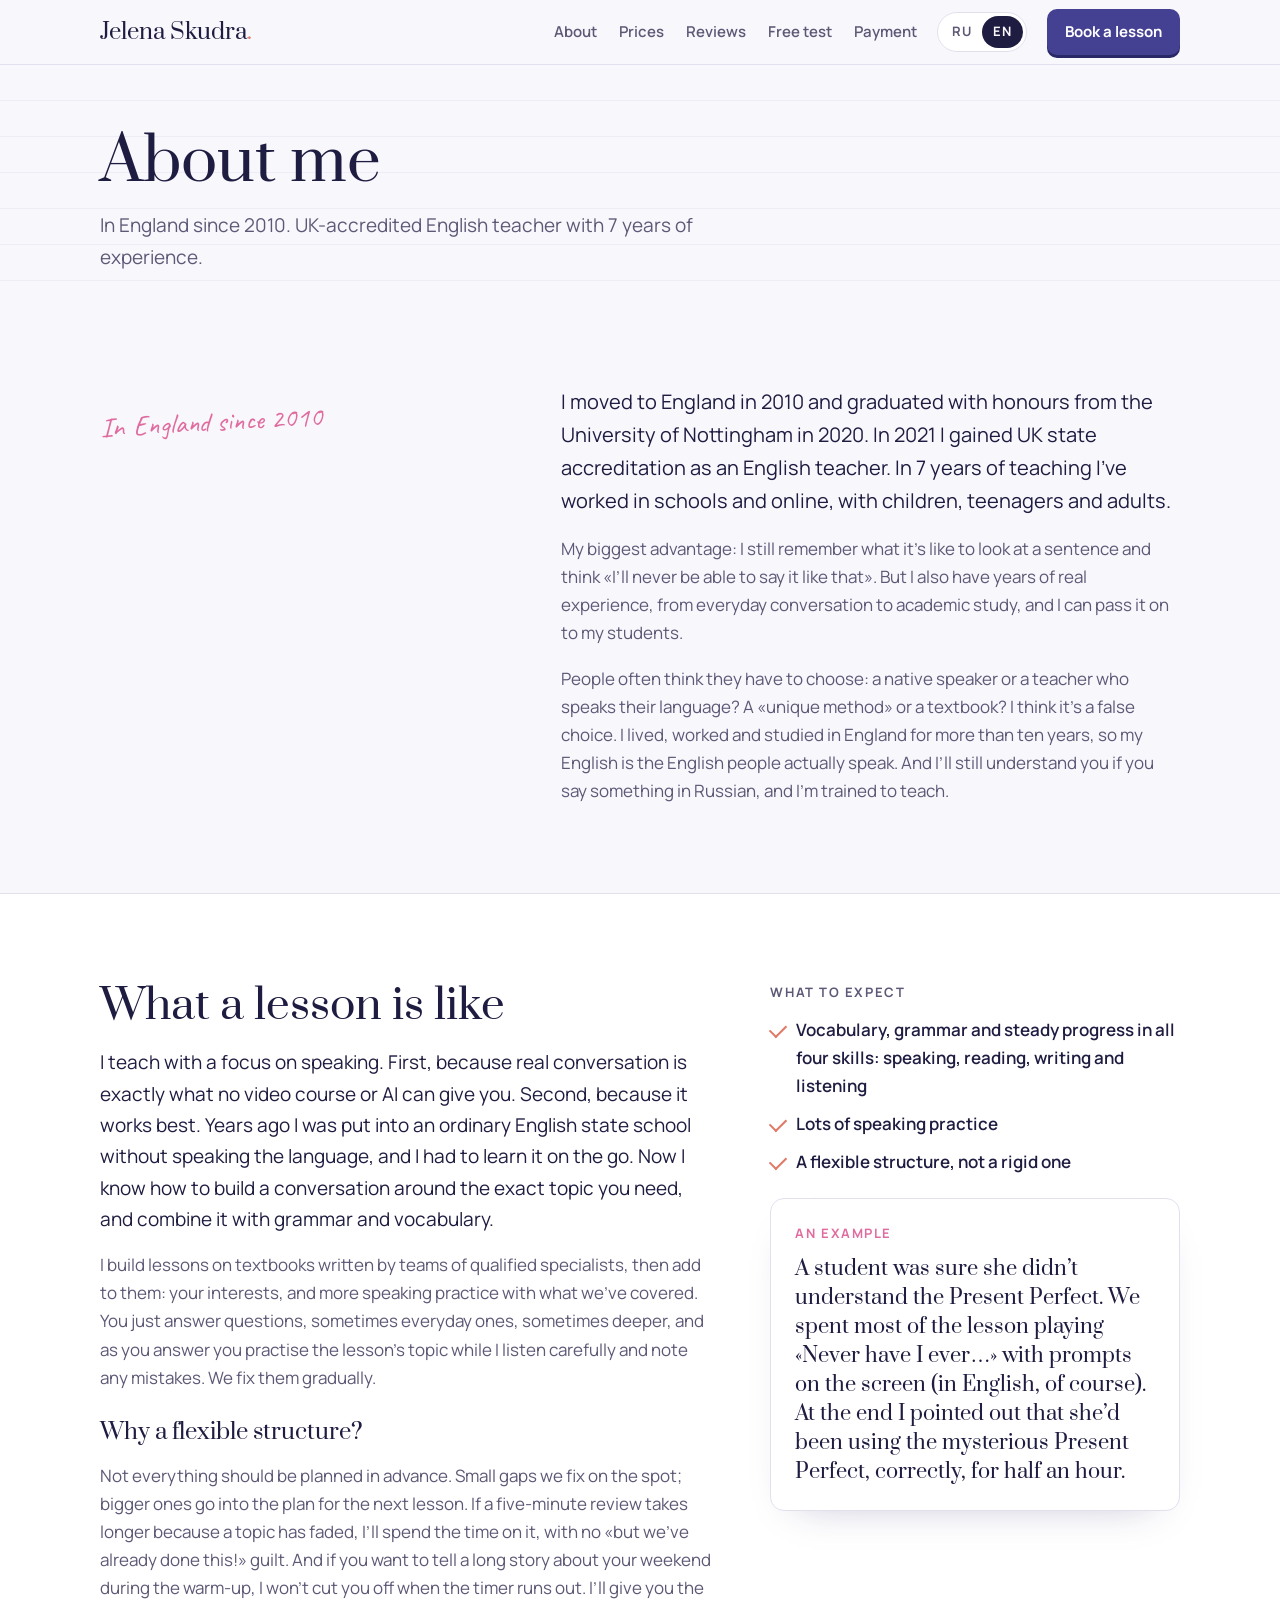
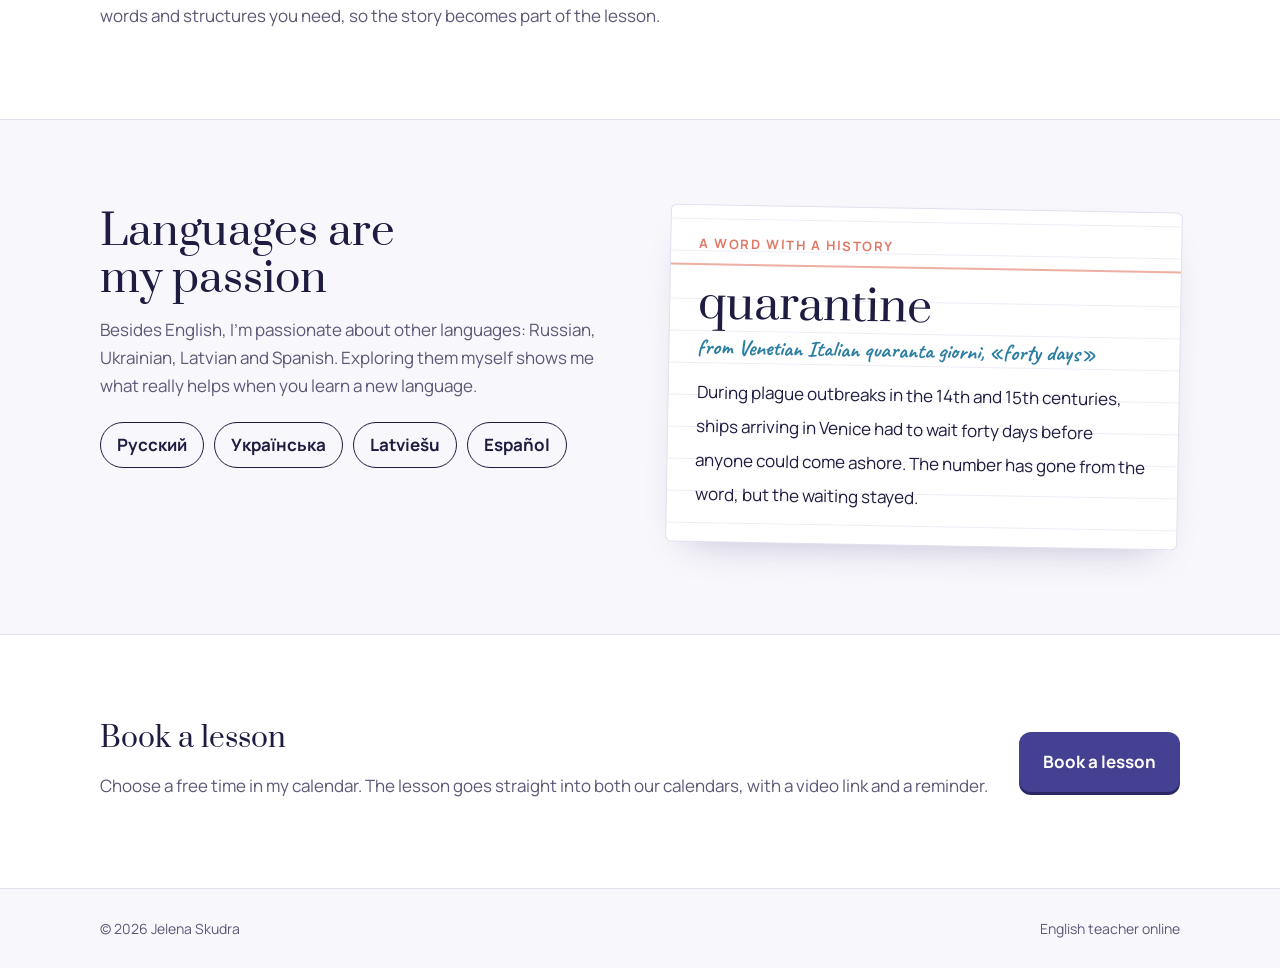
==== about.html @ 8aab7456 "Add files via upload" ====
<!doctype html>
<html lang="en">
<head>
<meta charset="utf-8">
<meta name="viewport" content="width=device-width, initial-scale=1, viewport-fit=cover">
<title>Jelena Skudra · English teacher</title>
<meta name="description" content="Online English lessons with Jelena Skudra for children, teens and adults, built around your interests.">
<link rel="icon" href="data:image/svg+xml,%3Csvg xmlns='http://www.w3.org/2000/svg' viewBox='0 0 64 64'%3E%3Crect width='64' height='64' rx='14' fill='%23454192'/%3E%3Crect x='14' y='38' width='36' height='10' fill='%23E06C9F'/%3E%3Ctext x='32' y='44' font-family='Georgia,serif' font-size='34' font-weight='700' fill='%23fff' text-anchor='middle'%3EJ%3C/text%3E%3C/svg%3E">
<link rel="preconnect" href="https://fonts.googleapis.com">
<link rel="preconnect" href="https://fonts.gstatic.com" crossorigin>
<link rel="stylesheet" href="https://fonts.googleapis.com/css2?family=Prata&family=Caveat:wght@500;700&family=Manrope:wght@400;500;600;700&display=swap&subset=cyrillic">
<link rel="stylesheet" href="style.css">
</head>
<body data-page="about">

<header>
  <div class="wrap bar">
    <a class="logo" href="index.html">Jelena Skudra<span>.</span></a>
    <nav class="links" aria-label="Main">
      <a href="about.html" data-t="nav.about">About</a>
      <a href="prices.html" class="price-nav" data-t="nav.prices">Prices</a>
      <a href="reviews.html" data-t="nav.reviews">Reviews</a>
      <a href="test.html" class="test-nav" data-t="nav.test">Free test</a>
      <a href="payment.html" data-t="nav.payment">Payment</a>
    </nav>
    <div class="lang" role="group" aria-label="Language">
      <button type="button" id="lang-ru" data-lang="ru" aria-pressed="false">RU</button>
      <button type="button" id="lang-en" data-lang="en" aria-pressed="true">EN</button>
    </div>
    <a class="btn btn-hl btn-sm" href="book.html" data-t="nav.book">Book a lesson</a>
  </div>
</header>

<main id="top">
  <section class="page-head">
    <div class="wrap">
      <h1 data-t="pages.about.title"></h1>
      <p class="lead" data-t="pages.about.lead"></p>
    </div>
  </section>

  <section id="about">
    <div class="wrap about">
      <div>
        <h2 class="sr-only" data-t="about.title"></h2>
        <span class="note" data-t="about.note"></span>
      </div>
      <div class="about-text" id="about-text"></div>
    </div>
  </section>

  <section id="lesson" class="alt">
    <div class="wrap lesson-grid">
      <div class="lesson-main">
        <h2 data-t="lesson.title"></h2>
        <div class="lesson-text" id="lesson-text"></div>
        <h3 data-t="lesson.flexTitle"></h3>
        <p class="muted-p" data-t="lesson.flex"></p>
      </div>
      <aside class="lesson-side">
        <div class="expect">
          <p class="eyebrow" data-t="lesson.expectTitle"></p>
          <ul id="expect-list"></ul>
        </div>
        <figure class="example">
          <p class="eyebrow" data-t="lesson.exampleLabel"></p>
          <blockquote data-t="lesson.example"></blockquote>
        </figure>
      </aside>
    </div>
  </section>

  <section id="languages">
    <div class="wrap duo">
      <div>
        <h2 data-t="languages.title"></h2>
        <p class="lang-text" data-t="languages.text"></p>
        <ul class="chips" id="chips"></ul>
      </div>
      <article class="card">
        <p class="eyebrow" data-t="word.label"></p>
        <p class="word" data-t="word.word"></p>
        <p class="origin" data-t="word.origin"></p>
        <p class="story" data-t="word.story"></p>
      </article>
    </div>
  </section>

  <section class="alt">
    <div class="wrap after-pay">
      <div><h2 class="h-sm" data-t="book.title"></h2><p data-t="book.text"></p></div>
      <a class="btn btn-hl" href="book.html" data-t="hero.bookButton"></a>
    </div>
  </section>
</main>

<footer>
  <div class="wrap">
    <span>© <span id="year">2026</span> Jelena Skudra</span>
    <span data-t="footer"></span>
  </div>
</footer>

<script src="content.js"></script>
<script src="site.js"></script>
</body>
</html>
---- style.css ----
:root{
  /* Palette: Ocean Teal #2D7FA2 · Deep Periwinkle #454192 · Soft Lavender #9383A3 · Warm Pink #E06C9F · Coral Orange #E17967 */
  --paper:#F8F7FC; --surface:#FFFFFF; --ink:#1E1C40; --muted:#5D5876;
  --rule:#E3E0EE; --ruled:#EEECF6; --margin:#E17967; --hl:#F7CFE1; --hl-ink:#1E1C40;
  --cta:#454192; --cta-ink:#FFFFFF; --cta-shadow:#2A2766;
  --blue:#9383A3; --blue-ink:#FFFFFF; --mid:#2D7FA2; --pen:#2D7FA2;
  --band:#454192; --band-ink:#FFFFFF; --band-muted:#D6D4F0;
  --pink:#E06C9F; --teal:#2D7FA2;
  --display:"Prata", Georgia, "Times New Roman", serif;
  --body:"Manrope", system-ui, -apple-system, "Segoe UI", Roboto, Arial, sans-serif;
  --hand:"Caveat", "Segoe Print", "Comic Sans MS", cursive;
  color-scheme: light;
}
@media (prefers-color-scheme: dark){
  :root:not([data-theme="light"]){
    --paper:#12112A; --surface:#1C1A3A; --ink:#F1EFF8; --muted:#AEA8C4;
    --rule:#34315C; --ruled:#1D1B3B; --margin:#E17967; --hl:#6B2D58; --hl-ink:#F1EFF8;
    --cta:#E06C9F; --cta-ink:#12112A; --cta-shadow:#8C3A61;
    --blue:#9383A3; --blue-ink:#12112A; --mid:#2D7FA2; --pen:#7FC3DE;
    --band:#0C0B20; --band-ink:#F1EFF8; --band-muted:#ADA7C4;
    --pink:#E06C9F; --teal:#2D7FA2;
    color-scheme: dark;
  }
}
:root[data-theme="dark"]{
  --paper:#12112A; --surface:#1C1A3A; --ink:#F1EFF8; --muted:#AEA8C4;
    --rule:#34315C; --ruled:#1D1B3B; --margin:#E17967; --hl:#6B2D58; --hl-ink:#F1EFF8;
    --cta:#E06C9F; --cta-ink:#12112A; --cta-shadow:#8C3A61;
    --blue:#9383A3; --blue-ink:#12112A; --mid:#2D7FA2; --pen:#7FC3DE;
    --band:#0C0B20; --band-ink:#F1EFF8; --band-muted:#ADA7C4;
    --pink:#E06C9F; --teal:#2D7FA2;
    color-scheme: dark;
}
*{box-sizing:border-box}
[hidden]{display:none!important}
html{scroll-behavior:smooth}
@media (prefers-reduced-motion: reduce){ html{scroll-behavior:auto} *{animation:none!important;transition:none!important} }
body{margin:0;background:var(--paper);color:var(--ink);font-family:var(--body);font-size:17px;line-height:1.65;-webkit-font-smoothing:antialiased}
img,svg{max-width:100%}
a{color:inherit}
:focus-visible{outline:3px solid var(--blue);outline-offset:3px;border-radius:4px}
.wrap{max-width:1120px;margin:0 auto;padding-inline:20px}
h1,h2,h3{font-family:var(--display);font-weight:400;line-height:1.12;text-wrap:balance;margin:0}
h2{font-size:clamp(30px,4vw,42px)}
h3{font-size:22px}
p{margin:0}
mark{background:linear-gradient(transparent 52%, var(--hl) 52%, var(--hl) 92%, transparent 92%);color:inherit;padding:0 .08em}
.eyebrow{font-size:13px;font-weight:700;letter-spacing:.12em;text-transform:uppercase;color:var(--muted)}
.hand{font-family:var(--hand);font-weight:700}

/* header */
header{position:sticky;top:env(safe-area-inset-top,0px);z-index:10;background:color-mix(in srgb,var(--paper) 88%,transparent);backdrop-filter:blur(10px);border-bottom:1px solid var(--rule)}
.bar{display:flex;align-items:center;gap:20px;min-height:64px}
.logo{font-family:var(--display);font-weight:400;font-size:22px;text-decoration:none;white-space:nowrap}
.logo span{color:var(--margin)}
nav.links{display:flex;gap:22px;margin-left:auto;font-weight:600;font-size:15px}
nav.links a{text-decoration:none;color:var(--muted)}
nav.links a:hover{color:var(--ink)}
.lang{display:flex;border:1px solid var(--rule);border-radius:999px;padding:3px;background:var(--surface)}
.lang button{border:0;background:none;font:inherit;font-size:13px;font-weight:700;letter-spacing:.06em;padding:5px 11px;border-radius:999px;color:var(--muted);cursor:pointer}
.lang button[aria-pressed="true"]{background:var(--ink);color:var(--paper)}
.btn{display:inline-flex;align-items:center;justify-content:center;gap:10px;font:inherit;font-weight:700;text-decoration:none;border-radius:12px;padding:14px 22px;cursor:pointer;border:2px solid transparent;transition:transform .15s ease, box-shadow .15s ease}
.btn-hl{background:var(--cta);color:var(--cta-ink);box-shadow:0 3px 0 var(--cta-shadow)}
.btn-hl:hover{transform:translateY(-1px);box-shadow:0 4px 0 var(--cta-shadow)}
.btn-line{border-color:var(--ink);color:var(--ink);background:transparent}
.btn-sm{padding:9px 16px;font-size:15px;border-radius:10px}
@media (max-width:1000px){ .bar{flex-wrap:wrap;row-gap:0} nav.links{order:5;width:100%;margin-left:0;gap:20px;overflow-x:auto;white-space:nowrap;padding-bottom:12px;font-size:14px;scrollbar-width:none} .bar .lang{margin-left:auto} }
@media (max-width:420px){ .bar .btn-sm{display:none} }

/* hero: exercise-book page */
.hero{position:relative;overflow:hidden;background:
  repeating-linear-gradient(to bottom, transparent 0 35px, var(--ruled) 35px 36px);}
.hero::before{content:"";position:absolute;top:0;bottom:0;left:max(20px, calc(50% - 560px - 28px));width:2px;background:var(--margin);opacity:.55}
.hero-grid{display:grid;grid-template-columns:1.1fr .9fr;gap:40px;align-items:center;padding-block:72px 80px}
.hero h1{font-size:clamp(40px,6.2vw,74px);letter-spacing:-.01em;margin-top:16px}
.hero .lead{font-size:19px;color:var(--muted);max-width:34em;margin-top:22px}
.cta{display:flex;flex-wrap:wrap;gap:12px;margin-top:32px}
.facts{display:flex;flex-wrap:wrap;gap:8px 22px;margin:32px 0 0;padding:0;list-style:none;font-weight:600;font-size:15px}
.facts li{display:flex;align-items:center;gap:8px}
.facts li::before{content:"";width:14px;height:8px;border-left:2.5px solid var(--margin);border-bottom:2.5px solid var(--margin);transform:rotate(-45deg) translateY(-2px)}
.art{width:100%;height:auto}
.art .ink{fill:var(--ink)} .art .band{fill:#454192} .art .mid{fill:#2D7FA2} .art .blue{fill:#9383A3} .art .red{fill:var(--margin)} .art .hl{fill:var(--hl)}
.art .page{fill:var(--surface);stroke:var(--rule);stroke-width:1.5}
.art .line{stroke:var(--ruled);stroke-width:1.5} .art .mline{stroke:var(--margin);stroke-width:1.5;opacity:.7}
.art .shadow{fill:var(--ink);opacity:.08}
.art .spine-text{font-family:var(--body);font-weight:700;font-size:11px;letter-spacing:.2em;fill:#F6EFFA}
.art .spine-text.dark{fill:#FFFFFF}
.art .write{font-family:var(--hand);font-weight:700;fill:var(--ink)}
.art .write.blue-ink{fill:var(--pen)}
.art .paper-edge{fill:var(--surface);opacity:.9}
.art .note-text{font-family:var(--hand);font-weight:700;fill:var(--ink)}
@media (max-width:860px){ .hero-grid{grid-template-columns:1fr;padding-block:48px 56px} .art-box{max-width:440px} }

section{padding-block:88px}
.sec-head{display:flex;flex-direction:column;gap:12px;max-width:40em;margin-bottom:44px}
.sec-head p{color:var(--muted)}

/* about */
.about{display:grid;grid-template-columns:.8fr 1.2fr;gap:48px;align-items:start}
.about .note{font-family:var(--hand);font-size:28px;color:var(--pink);transform:rotate(-3deg);display:inline-block;margin-top:14px}
.about-text{display:flex;flex-direction:column;gap:18px;max-width:36em}
.about-text p:first-child{font-size:20px;color:var(--ink)}
.about-text p{color:var(--muted)}
@media (max-width:760px){ .about{grid-template-columns:1fr;gap:24px} }

/* steps */
.steps{display:grid;grid-template-columns:repeat(3,1fr);gap:28px;margin:0;padding:0;list-style:none;counter-reset:s}
.steps li{counter-increment:s;display:flex;flex-direction:column;gap:10px;padding-top:18px;border-top:2px solid var(--ink)}
.steps li::before{content:counter(s) ".";font-family:var(--hand);font-weight:700;font-size:44px;line-height:1;color:var(--margin)}
.steps p,.who p{color:var(--muted)}
@media (max-width:760px){ .steps{grid-template-columns:1fr} }

.alt{background:var(--surface);border-block:1px solid var(--rule)}
.who{display:grid;grid-template-columns:repeat(3,1fr);gap:28px}
.who > div{display:flex;flex-direction:column;gap:10px}
.who h3{display:flex;align-items:baseline;gap:10px}
.who .age{font-family:var(--hand);font-size:22px;color:var(--margin);font-weight:700}
@media (max-width:760px){ .who{grid-template-columns:1fr} }

/* levels staircase */
.levels{display:grid;grid-template-columns:repeat(6,1fr);gap:10px;align-items:end}
.lvl{display:flex;flex-direction:column;gap:10px}
.lvl .step{border-radius:10px 10px 4px 4px;background:var(--blue);display:flex;align-items:flex-start;padding:12px;font-family:var(--display);font-weight:400;font-size:26px;color:var(--blue-ink)}
.lvl:nth-child(n+3) .step{background:#2D7FA2;color:#fff}
.lvl:nth-child(n+5) .step{background:#454192;color:#fff}
.lvl .name{font-size:14px;font-weight:600;color:var(--muted);line-height:1.3}
@media (max-width:640px){
  .levels{grid-template-columns:repeat(3,1fr);row-gap:22px}
}

/* languages + word */
.duo{display:grid;grid-template-columns:1fr 1fr;gap:56px;align-items:start}
.chips{display:flex;flex-wrap:wrap;gap:10px;margin-top:22px;padding:0;list-style:none}
.chips li{border:1.5px solid var(--ink);border-radius:999px;padding:8px 16px;font-weight:700;display:flex;gap:8px;align-items:baseline}
.chips small{font-weight:500;color:var(--muted);font-size:13px}
.lang-text{color:var(--muted);margin-top:14px}
.card{position:relative;background:var(--surface);border:1px solid var(--rule);border-radius:6px;padding:28px 28px 30px;
  background-image:repeating-linear-gradient(to bottom, transparent 0 31px, var(--ruled) 31px 32px);background-position:0 62px;
  box-shadow:0 18px 40px -24px rgba(40,36,100,.35);transform:rotate(1deg)}
.card::before{content:"";position:absolute;left:0;right:0;top:58px;height:2px;background:var(--margin);opacity:.6}
.card .eyebrow{color:var(--margin)}
.card .word{font-family:var(--display);font-weight:400;font-size:clamp(34px,4vw,44px);margin-top:26px;line-height:1.1}
.card .origin{font-family:var(--hand);font-size:22px;font-weight:700;color:var(--pen);margin-top:4px;line-height:1.3}
.card .story{margin-top:14px;color:var(--ink);line-height:2em}
@media (max-width:760px){ .duo{grid-template-columns:1fr;gap:48px} .card{transform:none} }

/* prices */
.offers{display:grid;grid-template-columns:repeat(3,1fr);gap:18px}
.offer{display:flex;flex-direction:column;gap:10px;background:var(--paper);border:1px solid var(--rule);border-radius:14px;padding:22px}
.offer .tag{align-self:flex-start;font-size:12px;font-weight:700;letter-spacing:.1em;text-transform:uppercase;padding:4px 10px;border-radius:99px;background:color-mix(in srgb,var(--teal) 14%,transparent);color:var(--pen)}
.offer.exam .tag{background:color-mix(in srgb,var(--pink) 16%,transparent);color:var(--pink)}
.offer h3{font-size:22px}
.offer p{color:var(--muted);font-size:15px;flex:1}
.offer .foot{display:flex;align-items:baseline;justify-content:space-between;gap:12px;border-top:1px dashed var(--rule);padding-top:12px}
.offer .len{font-size:14px;font-weight:600;color:var(--muted)}
.offer .price{font-family:var(--display);font-size:32px;line-height:1;font-variant-numeric:tabular-nums}
@media (max-width:900px){ .offers{grid-template-columns:1fr 1fr} }
@media (max-width:560px){ .offers{grid-template-columns:1fr} }

/* booking band */
.band{background:var(--band);color:var(--band-ink)}
.band .sec-head p{color:var(--band-muted)}
.book-grid{display:grid;grid-template-columns:1.1fr .9fr;gap:56px;align-items:start}
.book-grid .btn{font-size:18px;padding:18px 28px}
.soon{margin-top:16px;color:var(--band-muted);max-width:30em}
.contacts{display:flex;flex-direction:column;gap:0;margin:16px 0 0;padding:0;list-style:none}
.contacts li{display:flex;align-items:center;gap:14px;padding-block:12px;border-bottom:1px solid color-mix(in srgb,var(--band-ink) 18%,transparent);flex-wrap:wrap}
.contacts .k{font-size:12px;font-weight:700;letter-spacing:.12em;text-transform:uppercase;color:var(--band-muted);width:92px}
.contacts a{font-weight:600;text-decoration:none;word-break:break-all}
.contacts a:hover{text-decoration:underline}
.copy{margin-left:auto;border:1px solid color-mix(in srgb,var(--band-ink) 35%,transparent);background:none;color:var(--band-ink);font:inherit;font-size:13px;font-weight:600;padding:4px 12px;border-radius:8px;cursor:pointer}
.band h3{color:var(--band-ink)}
.band .btn-hl{background:var(--pink);color:#1E1C40;box-shadow:0 3px 0 #9E3F69}
@media (max-width:760px){ .book-grid{grid-template-columns:1fr;gap:40px} }

/* offer */
.offer-grid{display:grid;grid-template-columns:repeat(3,1fr);gap:28px}
.offer-grid > div{display:flex;flex-direction:column;gap:12px;padding-top:18px;border-top:3px solid var(--teal)}
.offer-grid > div:nth-child(2){border-top-color:var(--pink)}
.offer-grid > div:nth-child(3){border-top-color:var(--margin)}
.offer-grid p{color:var(--muted);font-size:16px}
@media (max-width:860px){ .offer-grid{grid-template-columns:1fr} }
/* lesson */
.lesson-grid{display:grid;grid-template-columns:1.2fr .8fr;gap:56px;align-items:start}
.lesson-main{display:flex;flex-direction:column;gap:18px;max-width:38em}
.lesson-text{display:flex;flex-direction:column;gap:16px}
.lesson-text p:first-child{font-size:19px}
.lesson-text p + p,.muted-p{color:var(--muted)}
.lesson-main h3{margin-top:10px}
.lesson-side{display:flex;flex-direction:column;gap:22px}
.expect ul{margin:12px 0 0;padding:0;list-style:none;display:flex;flex-direction:column;gap:10px}
.expect li{display:flex;gap:10px;font-weight:600}
.expect li::before{content:"";flex:none;width:14px;height:8px;margin-top:8px;border-left:2.5px solid var(--margin);border-bottom:2.5px solid var(--margin);transform:rotate(-45deg)}
.example{margin:0;background:var(--surface);border:1px solid var(--rule);border-radius:14px;padding:24px;box-shadow:0 18px 40px -28px rgba(40,36,100,.35)}
.example .eyebrow{color:var(--pink)}
.example blockquote{margin:10px 0 0;font-family:var(--display);font-size:20px;line-height:1.45}
@media (max-width:860px){ .lesson-grid{grid-template-columns:1fr;gap:32px} }
/* reviews */
.reviews{display:grid;grid-template-columns:repeat(4,1fr);gap:18px}
.review{margin:0;display:flex;flex-direction:column;gap:12px;background:var(--surface);border:1px solid var(--rule);border-radius:14px;padding:20px}
.review.featured{grid-column:span 2;padding:26px}
.review blockquote{margin:0;flex:1}
.review.featured blockquote{font-family:var(--display);font-size:19px;line-height:1.5}
.review blockquote::before{content:"“";display:block;font-family:var(--display);font-size:44px;line-height:.6;color:var(--pink);margin-bottom:6px}
.review figcaption{font-size:14px;font-weight:700}
.review figcaption span{font-weight:500;color:var(--muted);margin-left:8px}
@media (max-width:900px){ .reviews{grid-template-columns:1fr 1fr} }
@media (max-width:560px){ .reviews{grid-template-columns:1fr} .review.featured{grid-column:auto} }

/* level test */
.test-grid{display:grid;grid-template-columns:.9fr 1.1fr;gap:56px;align-items:start}
.test-grid .sec-head{margin-bottom:0}
.quiz{background:var(--surface);border:1px solid var(--rule);border-radius:14px;padding:28px;box-shadow:0 18px 40px -28px rgba(40,36,100,.4);display:flex;flex-direction:column;gap:18px;min-height:340px}
.quiz .progress{height:6px;border-radius:99px;background:var(--ruled);overflow:hidden}
.quiz .progress i{display:block;height:100%;background:var(--margin);transition:width .25s ease}
.quiz .count{font-size:13px;font-weight:700;letter-spacing:.12em;text-transform:uppercase;color:var(--muted);font-variant-numeric:tabular-nums}
.quiz .q{font-family:var(--display);font-size:clamp(22px,2.6vw,28px);font-weight:500;line-height:1.3}
.quiz .opts{display:grid;grid-template-columns:1fr 1fr;gap:10px}
.quiz .opt{font:inherit;font-weight:600;text-align:left;padding:13px 16px;border-radius:10px;border:1.5px solid var(--rule);background:var(--paper);color:var(--ink);cursor:pointer}
.quiz .opt:hover{border-color:var(--ink)}
.quiz .opt[aria-pressed="true"]{border-color:var(--ink);background:var(--hl);color:var(--hl-ink)}
.quiz .row{display:flex;flex-wrap:wrap;gap:10px;align-items:center}
.quiz .btn:disabled{opacity:.45;cursor:default;transform:none}
.quiz .intro-list{margin:0;padding:0;list-style:none;display:flex;gap:8px;flex-wrap:wrap}
.quiz .intro-list li{font-family:var(--display);font-weight:400;font-size:20px;padding:6px 12px;border-radius:8px;background:var(--ruled)}
.quiz .big{font-family:var(--display);font-weight:400;font-size:88px;line-height:1;color:var(--ink)}
.quiz .big small{font-family:var(--body);font-size:20px;font-weight:600;color:var(--muted);margin-left:12px}
.quiz .note{color:var(--muted);font-size:15px}
@media (max-width:760px){ .test-grid{grid-template-columns:1fr;gap:28px} .quiz{padding:20px} }
@media (max-width:420px){ .quiz .opts{grid-template-columns:1fr} }
#embed-box{margin-top:48px}
#booking-frame{width:100%;height:720px;border:0;border-radius:12px;background:#fff}

footer{padding-block:28px;font-size:14px;color:var(--muted)}
footer .wrap{display:flex;justify-content:space-between;gap:12px;flex-wrap:wrap}

/* sub pages */
.more-link{margin-top:24px;font-weight:700}
.more-link a{color:var(--cta);text-decoration:none;border-bottom:2px solid var(--pink)}
.page-head{padding-block:64px 24px;background:repeating-linear-gradient(to bottom, transparent 0 35px, var(--ruled) 35px 36px)}
.page-head h1{font-size:clamp(38px,5vw,60px)}
.page-head .lead{font-size:19px;color:var(--muted);max-width:36em;margin-top:14px}
.page-body{padding-block:40px 88px}
.narrow{max-width:760px}
#feedback-frame{width:100%;height:900px;border:0;border-radius:12px;background:#fff}
#feedback-soon a{font-weight:700;color:var(--cta)}
.h-sm{font-size:28px;margin-bottom:18px}
.pay-grid{display:grid;grid-template-columns:1.3fr .9fr;gap:48px;align-items:start}
.pay-list{margin:0;padding:0;list-style:none;border-top:1px solid var(--rule)}
.pay-list li{display:flex;align-items:center;gap:16px;padding-block:16px;border-bottom:1px solid var(--rule)}
.pay-info{display:flex;flex-direction:column;flex:1;min-width:0}
.pay-info span{font-size:14px;color:var(--muted)}
.pay-price{font-family:var(--display);font-size:26px;font-variant-numeric:tabular-nums}
.note-box{margin-top:18px;padding:14px 16px;border-radius:10px;background:var(--hl);color:var(--hl-ink);font-weight:600;font-size:15px}
.pay-side{display:flex;flex-direction:column;gap:28px}
.bank-card{background:var(--surface);border:1px solid var(--rule);border-radius:14px;padding:24px}
.bank-card .h-sm{font-size:22px}
.bank-rows{margin:0;padding:0;list-style:none}
.bank-rows li{display:flex;flex-wrap:wrap;align-items:center;gap:4px 12px;padding-block:10px;border-bottom:1px dashed var(--rule)}
.bank-rows .k{width:100%;font-size:12px;font-weight:700;letter-spacing:.1em;text-transform:uppercase;color:var(--muted)}
.bank-rows .v{font-weight:600;font-variant-numeric:tabular-nums;word-break:break-all}
.bank-rows .copy{margin-left:auto;color:var(--ink);border-color:var(--rule)}
.notes{margin:12px 0 0;padding:0;list-style:none;display:flex;flex-direction:column;gap:10px}
.notes li{padding-left:18px;position:relative;color:var(--muted);font-size:15px}
.notes li::before{content:"";position:absolute;left:0;top:.6em;width:7px;height:7px;border-radius:50%;background:var(--pink)}
.after-pay{display:flex;flex-wrap:wrap;align-items:center;justify-content:space-between;gap:20px}
.after-pay p{color:var(--muted)}
@media (max-width:860px){ .pay-grid{grid-template-columns:1fr} }
@media (max-width:480px){ .pay-list li{flex-wrap:wrap} .pay-list .btn{width:100%} }

.hero .tagline{font-family:var(--hand);font-size:28px;font-weight:700;color:var(--pink);margin-top:10px;line-height:1.2}
.faq{display:flex;flex-direction:column;border-top:1px solid var(--rule)}
.faq details{border-bottom:1px solid var(--rule)}
.faq summary{cursor:pointer;list-style:none;display:flex;justify-content:space-between;gap:16px;padding-block:18px;font-weight:700;font-size:18px}
.faq summary::-webkit-details-marker{display:none}
.faq summary::after{content:"+";font-family:var(--display);font-size:26px;line-height:1;color:var(--pink);flex:none}
.faq details[open] summary::after{content:"–"}
.faq details p{padding-bottom:18px;color:var(--muted);max-width:40em}
.lang a,.lang span{font-size:13px;font-weight:700;letter-spacing:.06em;padding:5px 11px;border-radius:999px;color:var(--muted);text-decoration:none}
.lang span[aria-current]{background:var(--ink);color:var(--paper)}
.lang a:hover{color:var(--ink)}

.sr-only{position:absolute;width:1px;height:1px;overflow:hidden;clip:rect(0 0 0 0);white-space:nowrap}
.offer .price small,.pay-price small,.strip-price small{display:block;font-family:var(--body);font-size:13px;font-weight:600;color:var(--muted);margin-top:4px;text-align:right;letter-spacing:0}
.strip-price small{text-align:left;font-size:15px}
.strip{display:flex;flex-wrap:wrap;align-items:center;justify-content:space-between;gap:24px 40px}
.strip-price{font-family:var(--display);font-size:56px;line-height:1;margin-top:6px}
.strip-list{margin:0;padding:0;list-style:none;display:grid;grid-template-columns:repeat(2,minmax(0,1fr));gap:6px 32px;flex:1;min-width:280px;max-width:560px}
.strip-list li{display:flex;justify-content:space-between;gap:12px;font-size:15px;border-bottom:1px dashed var(--rule);padding-block:6px}
.strip-list li span{color:var(--muted)}
.strip-list b{font-variant-numeric:tabular-nums}
.strip-text{max-width:36em;display:flex;flex-direction:column;gap:8px}
.strip-text p{color:var(--muted)}
#test-strip h2{font-size:clamp(26px,3vw,34px)}
.after-pay .cta{margin-top:0}
@media (max-width:560px){ .strip-list{grid-template-columns:1fr} }
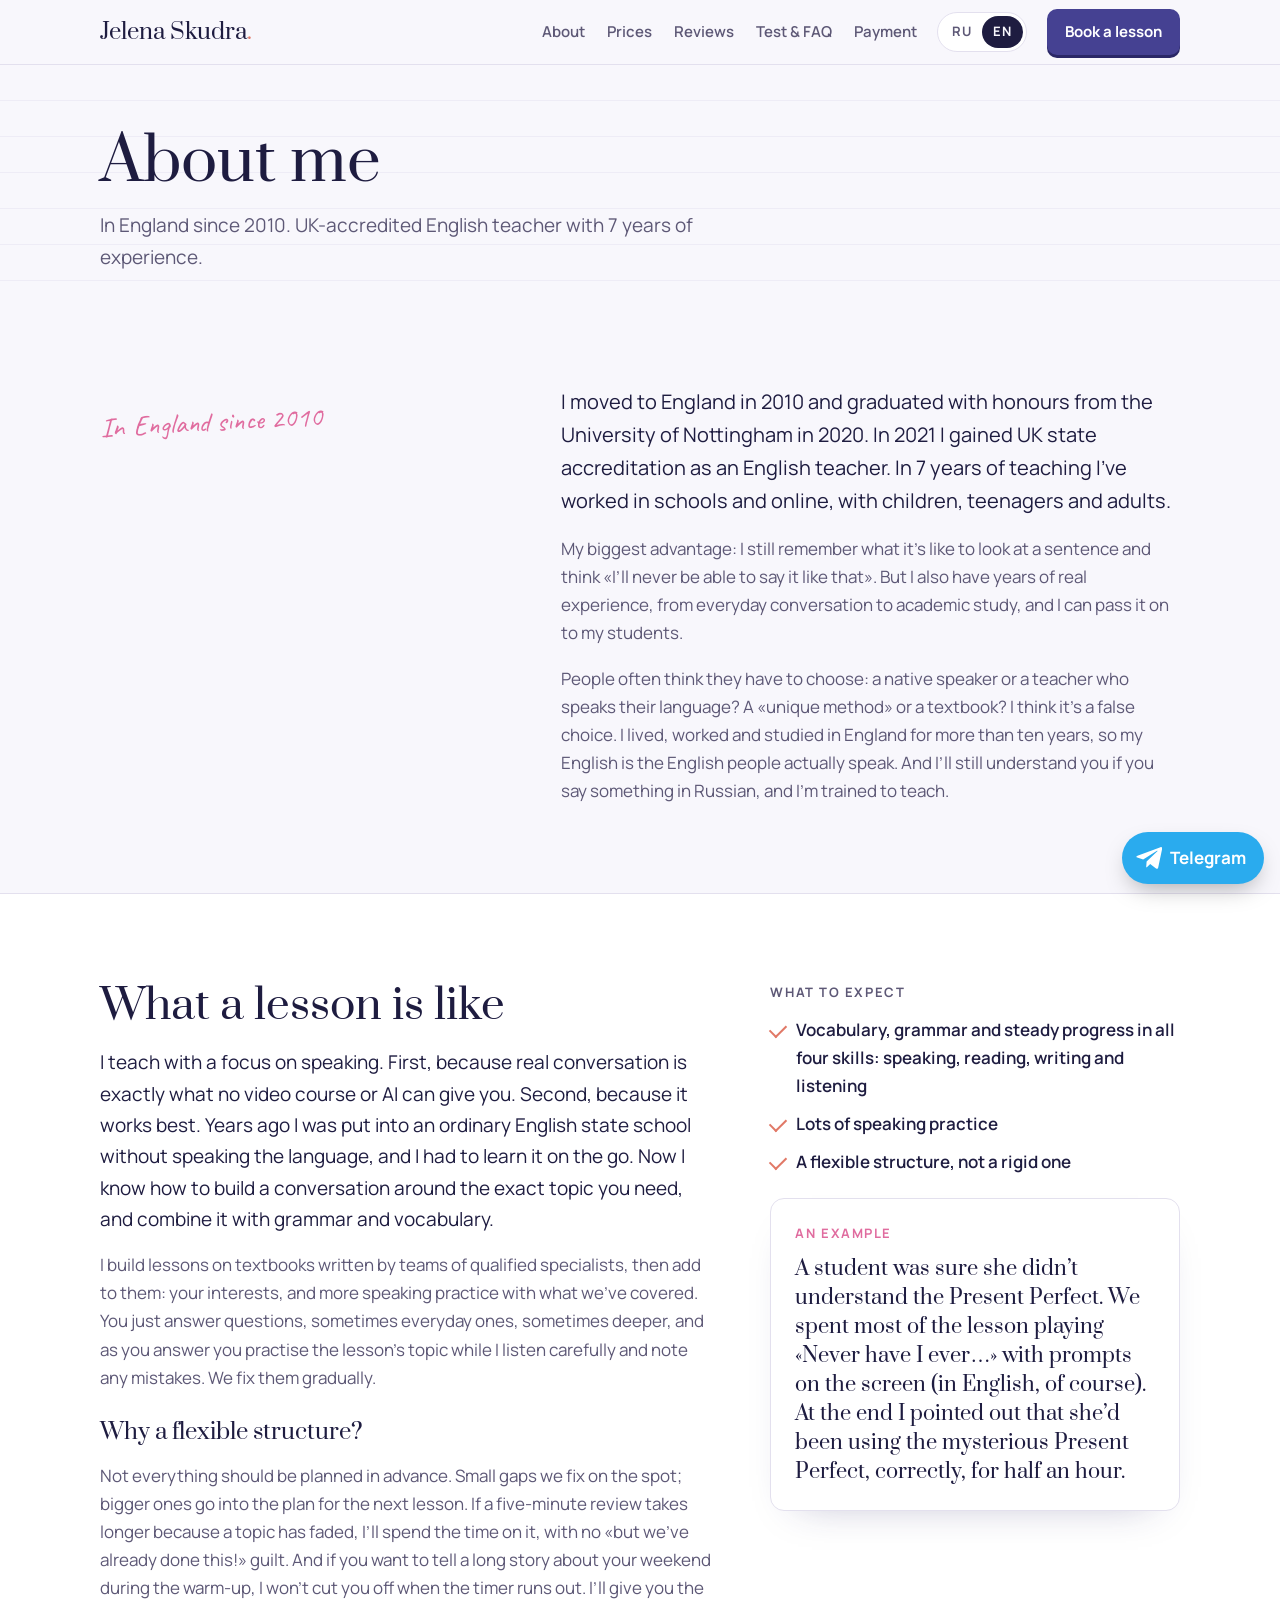
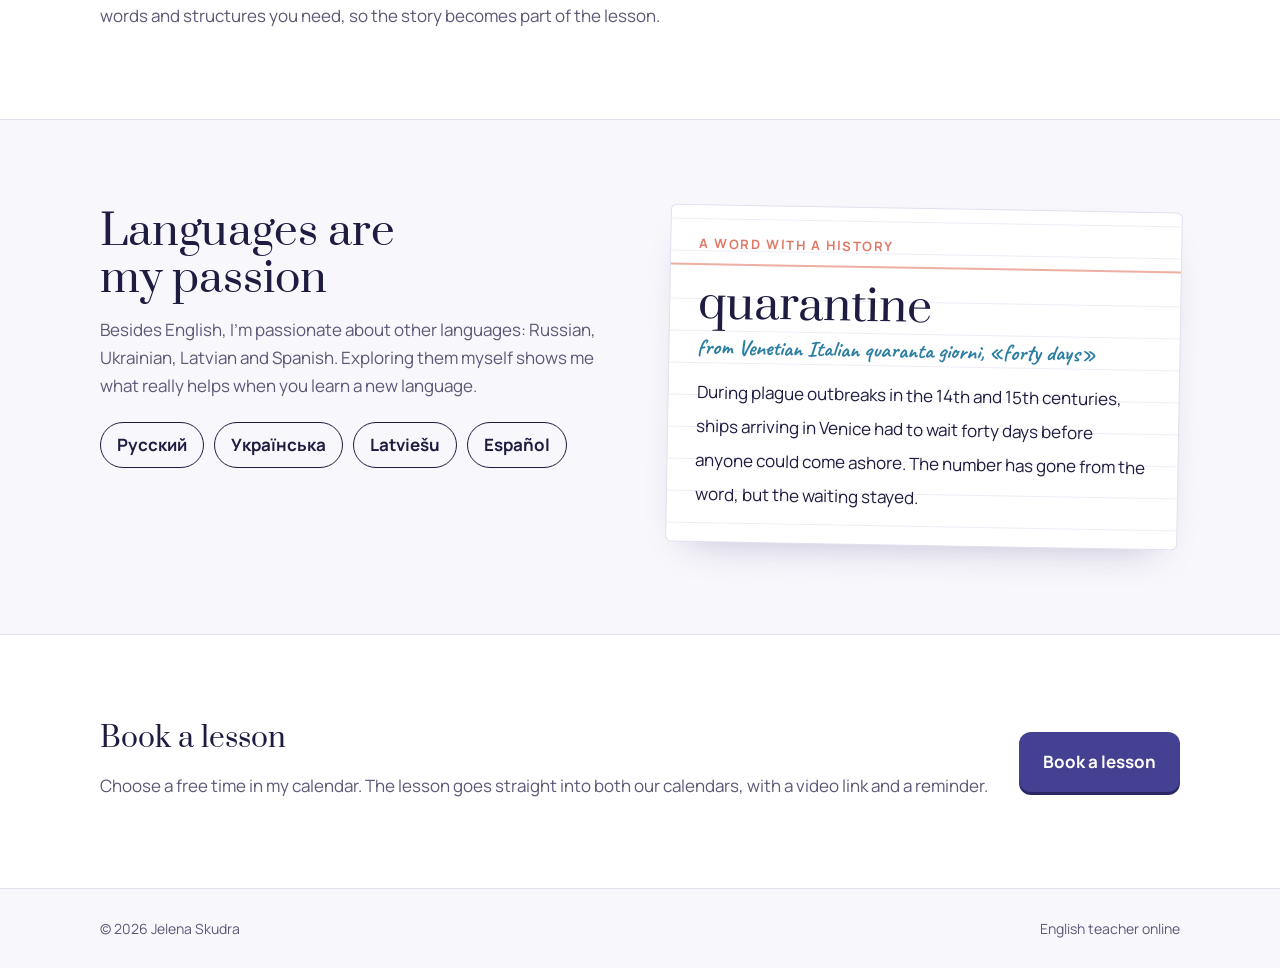
==== commit a4289bf2: "Update page title to 'English teacher'" ====
--- a/about.html
+++ b/about.html
@@ -3,7 +3,7 @@
 <head>
 <meta charset="utf-8">
 <meta name="viewport" content="width=device-width, initial-scale=1, viewport-fit=cover">
-<title>Jelena Skudra · English teacher</title>
+<title>English teacher</title>
 <meta name="description" content="Online English lessons with Jelena Skudra for children, teens and adults, built around your interests.">
 <link rel="icon" href="data:image/svg+xml,%3Csvg xmlns='http://www.w3.org/2000/svg' viewBox='0 0 64 64'%3E%3Crect width='64' height='64' rx='14' fill='%23454192'/%3E%3Crect x='14' y='38' width='36' height='10' fill='%23E06C9F'/%3E%3Ctext x='32' y='44' font-family='Georgia,serif' font-size='34' font-weight='700' fill='%23fff' text-anchor='middle'%3EJ%3C/text%3E%3C/svg%3E">
 <link rel="preconnect" href="https://fonts.googleapis.com">
--- a/style.css
+++ b/style.css
@@ -49,7 +49,7 @@
 .hand{font-family:var(--hand);font-weight:700}
 
 /* header */
-header{position:sticky;top:env(safe-area-inset-top,0px);z-index:10;background:color-mix(in srgb,var(--paper) 88%,transparent);backdrop-filter:blur(10px);border-bottom:1px solid var(--rule)}
+header{position:sticky;top:env(safe-area-inset-top,0px);z-index:10;background:color-mix(in srgb,var(--paper) 96%,transparent);backdrop-filter:blur(10px);border-bottom:1px solid var(--rule)}
 .bar{display:flex;align-items:center;gap:20px;min-height:64px}
 .logo{font-family:var(--display);font-weight:400;font-size:22px;text-decoration:none;white-space:nowrap}
 .logo span{color:var(--margin)}
@@ -294,3 +294,23 @@
 #test-strip h2{font-size:clamp(26px,3vw,34px)}
 .after-pay .cta{margin-top:0}
 @media (max-width:560px){ .strip-list{grid-template-columns:1fr} }
+
+.btn-line.light{border-color:var(--band-ink);color:var(--band-ink)}
+.cta-band .after-pay p{color:var(--band-muted)}
+.cta-band h2{color:var(--band-ink)}
+
+.about .photo{margin:28px 0 0;background:var(--surface);padding:12px 12px 14px;border:1px solid var(--rule);border-radius:6px;box-shadow:0 18px 40px -24px rgba(40,36,100,.4);transform:rotate(-2deg);max-width:340px}
+.about .photo img{display:block;width:100%;height:auto;aspect-ratio:3/4;object-fit:cover;border-radius:3px}
+.about .photo figcaption{font-family:var(--hand);font-size:22px;font-weight:700;color:var(--muted);text-align:center;margin-top:8px;line-height:1.2}
+@media (max-width:760px){ .about .photo{max-width:280px;transform:rotate(-1.5deg)} }
+
+.tg-float{position:fixed;right:16px;bottom:calc(16px + env(safe-area-inset-bottom,0px));z-index:20;display:flex;align-items:center;gap:8px;padding:12px 18px 12px 14px;border-radius:999px;background:#2AABEE;color:#fff;font-weight:700;text-decoration:none;box-shadow:0 10px 24px -8px rgba(0,0,0,.35);transition:transform .15s ease}
+.tg-float:hover{transform:translateY(-2px)}
+@media (max-width:560px){ .tg-float span{display:none} .tg-float{padding:14px} }
+
+.btn-tg{background:#2AABEE;color:#fff;box-shadow:0 3px 0 #1B86BD}
+.btn-tg:hover{transform:translateY(-1px);box-shadow:0 4px 0 #1B86BD}
+.pay-price{display:flex;flex-direction:column;align-items:flex-end;text-align:right;min-width:7.5em;line-height:1.1;flex:none}
+@media (max-width:560px){ .pay-price{min-width:0} }
+.pay-price small{margin-top:6px;white-space:nowrap}
+.offer .price{text-align:right}
